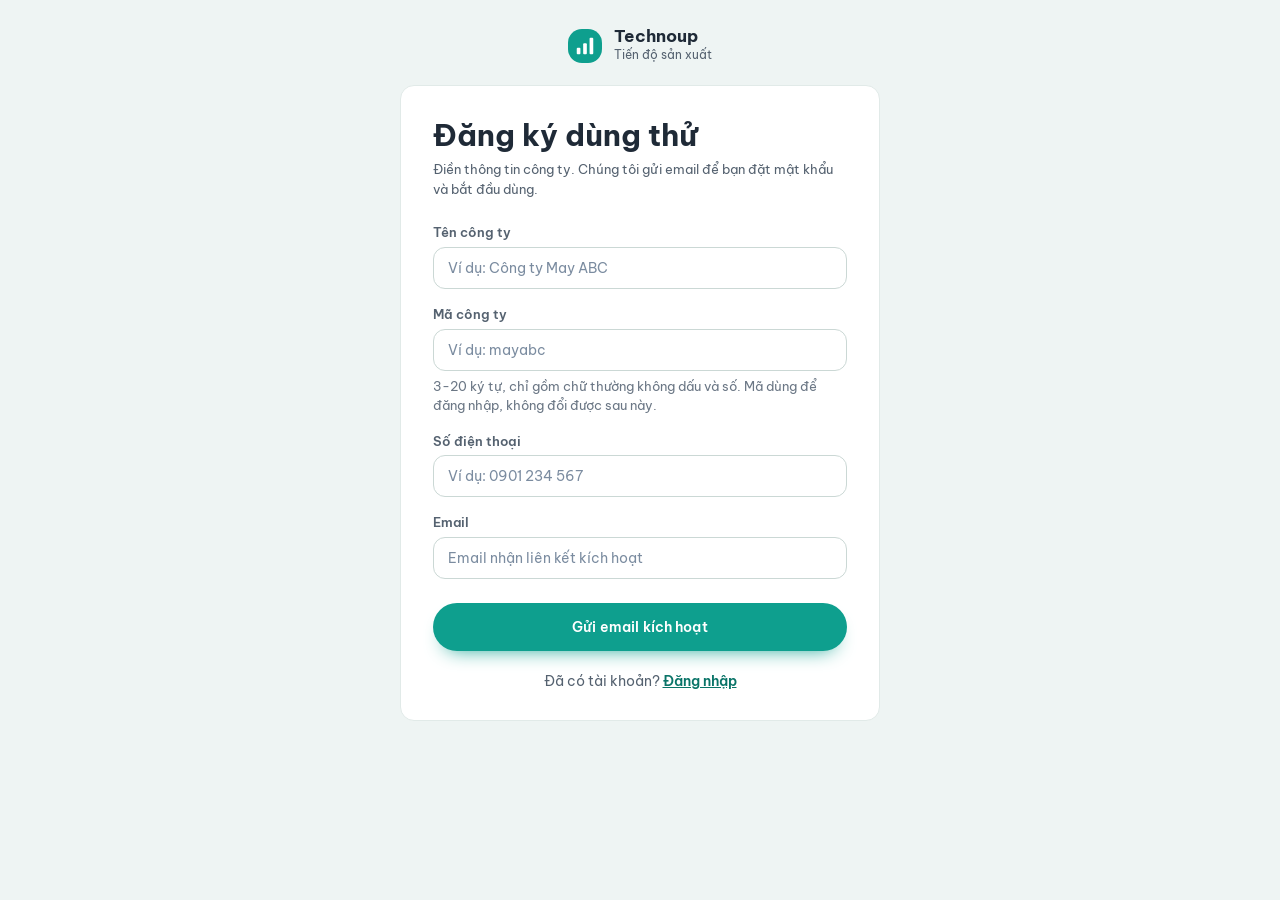
==== dang-ky.html @ 21eac3a5 "Them dang ky tu dong: trang dang ky, trang kich hoat, link tren man dang nhap" ====
<!DOCTYPE html>
<html lang="vi">
<head>
<meta charset="UTF-8">
<meta name="viewport" content="width=device-width, initial-scale=1">
<meta name="robots" content="noindex">
<title>Đăng ký dùng thử</title>
<link rel="preconnect" href="https://fonts.googleapis.com">
<link rel="preconnect" href="https://fonts.gstatic.com" crossorigin>
<link href="https://fonts.googleapis.com/css2?family=Be+Vietnam+Pro:wght@400;500;600;700&display=swap&subset=vietnamese" rel="stylesheet">
<link rel="stylesheet" href="css/style.css">
<link rel="stylesheet" href="css/signup.css">
</head>
<body>
<div class="su-page">
  <div class="brand"><div class="brand-mark"><svg viewBox="0 0 24 24" fill="#fff"><rect x="3" y="14" width="4" height="7" rx="1"/><rect x="10" y="9" width="4" height="12" rx="1"/><rect x="17" y="3" width="4" height="18" rx="1"/></svg></div><div class="brand-text"><strong>Technoup</strong><span>Tiến độ sản xuất</span></div></div>
  <form class="su-card" id="su-form" novalidate>
    <h1>Đăng ký dùng thử</h1>
    <p class="su-sub">Điền thông tin công ty. Chúng tôi gửi email để bạn đặt mật khẩu và bắt đầu dùng.</p>
    <div id="error-box" class="error-msg" role="alert"></div>
    <div class="form-group"><label for="su-name">Tên công ty</label><input id="su-name" type="text" maxlength="150" autocomplete="organization" placeholder="Ví dụ: Công ty May ABC"></div>
    <div class="form-group"><label for="su-code">Mã công ty</label><input id="su-code" type="text" maxlength="20" autocapitalize="none" spellcheck="false" placeholder="Ví dụ: mayabc">
      <p class="hint">3-20 ký tự, chỉ gồm chữ thường không dấu và số. Mã dùng để đăng nhập, không đổi được sau này.</p></div>
    <div class="form-group"><label for="su-phone">Số điện thoại</label><input id="su-phone" type="tel" maxlength="20" autocomplete="tel" placeholder="Ví dụ: 0901 234 567"></div>
    <div class="form-group"><label for="su-email">Email</label><input id="su-email" type="email" maxlength="190" autocomplete="email" autocapitalize="none" placeholder="Email nhận liên kết kích hoạt"></div>
    <div class="su-hp" aria-hidden="true"><label>Website<input id="su-website" type="text" tabindex="-1" autocomplete="off"></label></div>
    <button id="su-btn" class="btn-primary" type="submit">Gửi email kích hoạt</button>
    <p class="su-foot">Đã có tài khoản? <a href="index.html">Đăng nhập</a></p>
  </form>
  <div class="su-card" id="su-sent" hidden>
    <h1>Kiểm tra email của bạn</h1>
    <p class="su-sub">Chúng tôi vừa gửi liên kết kích hoạt đến <b id="su-sent-to"></b>. Liên kết dùng được trong 24 giờ.</p>
    <p class="su-done">Không thấy email? Hãy kiểm tra cả thư mục thư rác (spam).</p>
    <p class="su-foot"><a href="dang-ky.html">Nhập lại thông tin</a></p>
  </div>
</div>
<script src="js/config.js"></script>
<script src="js/ui.js"></script>
<script src="js/api.js"></script>
<script src="js/signup-page.js"></script>
</body>
</html>
---- css/style.css ----
/* =====================================================================
   TECHNOUP · QUẢN LÝ TIẾN ĐỘ SẢN XUẤT
   style.css — giao diện mới (bản xem thử)

   Ý tưởng: lệnh sản xuất là một tấm phiếu, tiến độ là thước đo có vạch chia.
   Tông sáng, chữ kiểu bảng hiệu công nghiệp (Barlow), một màu nhấn xanh.

   Muốn chỉnh nhanh: sửa các biến ở mục 1 (màu, cỡ bo góc, phông chữ).
   Mục lục:
     1. Biến thiết kế        5. Thanh bên (danh sách phiếu)
     2. Nền & chữ cơ bản     6. Khung soạn thảo (đầu trang, form, bảng)
     3. Thành phần dùng chung 7. Thông báo
     4. Màn hình đăng nhập   8. Màn hình nhỏ & giảm chuyển động
   ===================================================================== */

/* 1. BIẾN THIẾT KẾ ---------------------------------------------------- */
:root {
  /* Chữ & nền */
  --ink:        #14263B;   /* chữ chính, thanh tiến độ, nút đậm */
  --ink-2:      #4A5C72;   /* chữ phụ, nhãn */
  --ink-3:      #5E7086;   /* chữ mờ, chú thích, vạch chia */
  --mist:       #EAEFF4;   /* nền trang */
  --side:       #F7F9FB;   /* nền thanh bên */
  --paper:      #FFFFFF;   /* mặt giấy: ô nhập, bảng, phiếu */
  --line:       #D9E1E9;   /* đường kẻ mảnh */
  --line-strong:#C3CEDA;   /* viền ô nhập */

  /* Màu nhấn (nút chính, vòng focus, trạng thái đang làm) */
  --accent:      #1668E3;
  --accent-ink:  #0F4FB8;
  --accent-soft: #E3EEFF;

  /* Màu trạng thái */
  --ok:    #1E9E5A;  --ok-soft:   #DDF3E7;  --ok-ink:   #0B6B3A;
  --warn:  #D98A00;  --warn-soft: #FFF0CC;  --warn-ink: #8A5300;  /* dành cho "nguy cơ chậm" */
  --bad:   #D92D20;  --bad-soft:  #FCE4E1;  --bad-ink:  #A3231A;
  --idle:  #8A9AAD;  --idle-soft: #E6EBF1;  --idle-ink: #47586C;

  /* Hình khối */
  --r-input: 8px;
  --r-ticket: 10px;
  --r-sheet: 14px;

  /* Phông chữ */
  --font:    'Barlow', system-ui, -apple-system, 'Segoe UI', Roboto, sans-serif;
  --display: 'Barlow Condensed', 'Barlow', system-ui, sans-serif;

  /* Nền kẻ ô mờ (giấy kế hoạch) */
  --grid: linear-gradient(rgba(20,38,59,.035) 1px, transparent 1px),
          linear-gradient(90deg, rgba(20,38,59,.035) 1px, transparent 1px);
}

/* 2. NỀN & CHỮ CƠ BẢN --------------------------------------------------- */
*, *::before, *::after { box-sizing: border-box; }
html { -webkit-text-size-adjust: 100%; }
body {
  margin: 0;
  background: var(--mist);
  color: var(--ink);
  font: 400 15px/1.5 var(--font);
  -webkit-font-smoothing: antialiased;
  text-rendering: optimizeLegibility;
}
h1, h2, h3, p, dl, dd { margin: 0; }
button, input, select, textarea { font: inherit; color: inherit; }
button { cursor: pointer; }
[hidden] { display: none !important; }
.sr-only {
  position: absolute; width: 1px; height: 1px; margin: -1px; padding: 0;
  overflow: hidden; clip: rect(0 0 0 0); white-space: nowrap; border: 0;
}
.i {
  width: 18px; height: 18px; flex: none;
  fill: none; stroke: currentColor; stroke-width: 1.9;
  stroke-linecap: round; stroke-linejoin: round;
}
:focus-visible { outline: 3px solid rgba(22,104,227,.45); outline-offset: 2px; }

/* Khung ứng dụng (JS bật display:flex sau khi đăng nhập) */
.app-container { display: none; height: 100vh; height: 100dvh; overflow: hidden; }

/* 3. THÀNH PHẦN DÙNG CHUNG --------------------------------------------- */

/* Nút */
.btn-primary, .btn-secondary, .btn-add, .btn-add-main {
  display: inline-flex; align-items: center; justify-content: center; gap: 8px;
  border: 1px solid transparent; border-radius: var(--r-input);
  font-weight: 600; letter-spacing: .01em; white-space: nowrap;
  transition: background-color .15s, border-color .15s, box-shadow .15s, transform .1s;
}
.btn-primary:active, .btn-secondary:active, .btn-add:active, .btn-add-main:active { transform: translateY(1px); }
.btn-primary { height: 46px; padding: 0 22px; font-size: 16px; color: #fff; background: var(--accent);
  box-shadow: 0 1px 0 rgba(255,255,255,.18) inset, 0 8px 18px -10px rgba(22,104,227,.9); }
.btn-primary:hover { background: var(--accent-ink); }
.btn-primary[disabled] { opacity: .75; cursor: progress; }
.btn-secondary { height: 46px; padding: 0 20px; font-size: 16px; color: var(--ink-2); background: var(--paper); border-color: var(--line-strong); }
.btn-secondary:hover { color: var(--ink); border-color: var(--ink-3); }
.btn-add { height: 40px; padding: 0 16px; font-size: 15px; color: var(--accent-ink); background: var(--accent-soft); border-color: rgba(22,104,227,.25); }
.btn-add:hover { background: #D5E5FF; border-color: rgba(22,104,227,.5); }
.btn-add-main { height: 36px; padding: 0 14px; font-size: 14px; color: #fff; background: var(--accent); }
.btn-add-main:hover { background: var(--accent-ink); }
.btn-primary .i, .btn-secondary .i, .btn-add .i, .btn-add-main .i { width: 17px; height: 17px; stroke-width: 2.2; }

/* Nhãn trạng thái */
.chip {
  display: inline-flex; align-items: center; height: 24px; padding: 0 9px;
  border-radius: 6px; font-size: 13px; font-weight: 600; white-space: nowrap;
  background: var(--idle-soft); color: var(--idle-ink);
}
.chip[data-state="info"] { background: var(--accent-soft); color: var(--accent-ink); }
.chip[data-state="ok"]   { background: var(--ok-soft);     color: var(--ok-ink); }
.chip[data-state="warn"] { background: var(--warn-soft);   color: var(--warn-ink); }
.chip[data-state="bad"]  { background: var(--bad-soft);    color: var(--bad-ink); }

/* Ô nhập */
.field label, .form-group label, .date-item label {
  display: block; margin-bottom: 6px; font-size: 14px; font-weight: 600; color: var(--ink-2);
}
.field input, .field select, .field textarea,
.filter-box input, .filter-box select, .form-group input {
  width: 100%; height: 44px; padding: 0 14px;
  border: 1px solid var(--line-strong); border-radius: var(--r-input);
  background-color: var(--paper); font-size: 16px; line-height: 1.2;
  appearance: none; -webkit-appearance: none;
  transition: border-color .15s, box-shadow .15s, background-color .15s;
}
.field input::placeholder, .filter-box input::placeholder, .form-group input::placeholder,
.detail-table input::placeholder { color: #7B8CA0; }
.field input:hover, .field select:hover, .filter-box input:hover, .filter-box select:hover,
.form-group input:hover { border-color: var(--ink-3); }
.field input:focus, .field select:focus, .filter-box input:focus, .filter-box select:focus,
.form-group input:focus {
  outline: none; border-color: var(--accent); box-shadow: 0 0 0 3px rgba(22,104,227,.18);
}
select, .detail-table select {
  background-image: url("data:image/svg+xml,%3Csvg xmlns='http://www.w3.org/2000/svg' viewBox='0 0 24 24' fill='none' stroke='%234A5C72' stroke-width='2.4' stroke-linecap='round' stroke-linejoin='round'%3E%3Cpath d='m6 9 6 6 6-6'/%3E%3C/svg%3E");
  background-repeat: no-repeat; background-position: right 12px center; background-size: 16px;
  padding-right: 38px !important;
}

/* Ô chỉ xem */
.input-wrap { position: relative; }
.input-wrap .i { position: absolute; right: 13px; top: 50%; transform: translateY(-50%); color: var(--ink-3); pointer-events: none; }
.readonly-field, .field input[readonly] {
  background-color: #E4EAF0; color: var(--ink-2); border-color: transparent; cursor: not-allowed;
  padding-right: 40px;
}
.field input[readonly]:hover { border-color: transparent; }

/* Thước đo tiến độ nhỏ (dùng ở phiếu và bảng) */
.mini-ruler { position: relative; display: block; height: 6px; border-radius: 3px; background: #D5DEE8; overflow: hidden; }
.mini-ruler i { display: block; height: 100%; width: 0; background: var(--ink); transition: width .5s cubic-bezier(.2,.7,.2,1); }
.mini-ruler::after {  /* khe ở 25% / 50% / 75% */
  content: ''; position: absolute; inset: 0;
  background: repeating-linear-gradient(90deg, transparent 0 calc(25% - 1.5px), var(--paper) calc(25% - 1.5px) 25%);
}
.mini-ruler[data-state="ok"] i  { background: var(--ok); }
.mini-ruler[data-state="bad"] i { background: var(--idle); }

/* 4. MÀN HÌNH ĐĂNG NHẬP ------------------------------------------------- */
#login-screen { position: fixed; inset: 0; z-index: 9999; display: none; background: var(--paper); }
.login-wrap { display: grid; grid-template-columns: minmax(0, 1.2fr) minmax(400px, .8fr); width: 100%; height: 100%; }
.login-hero {
  position: relative; overflow: hidden; display: flex; flex-direction: column; justify-content: space-between;
  padding: 44px 64px 56px; background-color: var(--mist);
  background-image: var(--grid); background-size: 32px 32px;
}
.login-hero h2 { max-width: 9em; font: 700 72px/1 var(--display); letter-spacing: .005em; }
.login-hero .hero-copy { max-width: 30em; margin-top: 20px; font-size: 19px; color: var(--ink-2); }
.hero-tickets { position: relative; width: min(100%, 470px); height: 300px; }
.hero-ticket {
  position: absolute; width: 390px; padding: 18px 20px 16px 24px; overflow: hidden;
  background: var(--paper); border: 1px solid var(--line); border-radius: 12px;
  box-shadow: 0 24px 44px -26px rgba(20,38,59,.5), 0 2px 6px rgba(20,38,59,.06);
}
.hero-ticket::before { content: ''; position: absolute; left: 0; top: 0; bottom: 0; width: 7px; background: var(--accent); }
.hero-ticket.back  { left: 52px; top: 0; transform: rotate(3deg); }
.hero-ticket.back::before { background: var(--ok); }
.hero-ticket.front { left: 0; top: 54px; transform: rotate(-2deg); }
.hero-ticket .t-line { display: flex; justify-content: space-between; align-items: center; gap: 12px; }
.hero-ticket .code { font: 700 20px/1.1 var(--display); letter-spacing: .02em; }
.hero-ticket .t-name { margin: 6px 0 14px; font-weight: 600; }
.hero-ticket .stage-row { display: grid; grid-template-columns: 76px 1fr 44px; align-items: center; gap: 12px; margin-top: 9px; font-size: 14px; color: var(--ink-2); }
.hero-ticket .stage-row b { font: 600 17px/1 var(--display); text-align: right; color: var(--ink); }

.login-card { display: flex; flex-direction: column; justify-content: center; width: 100%; max-width: 520px; margin: 0 auto; padding: 48px 56px; }
.login-card h2 { font: 700 44px/1.05 var(--display); }
.login-card .login-sub { margin: 8px 0 28px; font-size: 16px; color: var(--ink-2); }
.form-group { margin-bottom: 16px; }
.form-group input { height: 48px; }
#login-btn { width: 100%; height: 48px; margin-top: 8px; }
.error-msg {
  display: none; margin-bottom: 16px; padding: 11px 14px; border-radius: var(--r-input);
  background: var(--bad-soft); color: var(--bad-ink); font-size: 15px; font-weight: 500;
  border-left: 4px solid var(--bad);
}

/* 5. THANH BÊN: DANH SÁCH PHIẾU ---------------------------------------- */
.sidebar { width: 368px; flex: none; display: flex; flex-direction: column; background: var(--side); border-right: 1px solid var(--line); }
.brand { display: flex; align-items: center; gap: 12px; padding: 20px 22px 16px; }
.brand-mark { width: 40px; height: 40px; flex: none; display: grid; place-items: center; border-radius: 10px; background: var(--ink); }
.brand-mark svg { width: 22px; height: 22px; }
.brand-text strong { display: block; font: 700 25px/1 var(--display); letter-spacing: .01em; }
.brand-text span { font-size: 14px; color: var(--ink-2); }

.filter-box { display: grid; gap: 10px; padding: 0 18px 16px; border-bottom: 1px solid var(--line); }
.search { position: relative; display: block; }
.search .i { position: absolute; left: 13px; top: 50%; transform: translateY(-50%); color: var(--ink-3); pointer-events: none; }
.search input { padding-left: 40px; }
.filter-grid, .date-range-group { display: grid; grid-template-columns: 1fr 1fr; gap: 10px; }
.filter-box select { font-size: 15px; }
.date-item label { margin-bottom: 4px; font-size: 13px; }
.filter-box input[type="date"] { padding: 0 10px; font-size: 15px; }

.lsx-list-container { flex: 1; min-height: 0; display: flex; flex-direction: column; }
.list-header-flex { display: flex; align-items: center; gap: 10px; padding: 16px 18px 10px; }
.list-label { font: 600 22px/1 var(--display); letter-spacing: .01em; }
.count-pill { min-width: 26px; height: 22px; padding: 0 8px; border-radius: 11px; background: var(--idle-soft); color: var(--idle-ink); font-size: 13px; font-weight: 700; display: inline-grid; place-items: center; }
.btn-add-main { margin-left: auto; }
.lsx-list { flex: 1; min-height: 0; display: grid; align-content: start; gap: 10px; padding: 4px 18px 18px; overflow-y: auto; scrollbar-width: thin; scrollbar-color: #C3CEDA transparent; }
.list-empty { padding: 28px 8px; text-align: center; color: var(--ink-2); }

/* Phiếu lệnh sản xuất */
.lsx-item {
  position: relative; padding: 13px 14px 12px 22px;
  background: var(--paper); border: 1px solid var(--line); border-radius: var(--r-ticket);
  cursor: pointer; transition: border-color .15s, box-shadow .15s;
}
.lsx-item::before { content: ''; position: absolute; left: -1px; top: -1px; bottom: -1px; width: 7px; border-radius: var(--r-ticket) 0 0 var(--r-ticket); background: var(--idle); }
.lsx-item[data-state="info"]::before { background: var(--accent); }
.lsx-item[data-state="ok"]::before   { background: var(--ok); }
.lsx-item[data-state="bad"]::before  { background: var(--bad); }
.lsx-item:hover { border-color: var(--line-strong); box-shadow: 0 8px 18px -12px rgba(20,38,59,.45); }
.lsx-item.active { border-color: var(--ink); box-shadow: 0 0 0 1px var(--ink); }
.lsx-item-top { display: flex; align-items: center; justify-content: space-between; gap: 8px; }
.code { font: 700 19px/1.1 var(--display); letter-spacing: .02em; }
.lsx-item-name { margin: 6px 0 8px; font-size: 16px; font-weight: 600; line-height: 1.3; }
.lsx-item-meta { display: flex; align-items: center; gap: 14px; font-size: 14px; color: var(--ink-2); }
.lsx-item-meta span { display: inline-flex; align-items: center; gap: 6px; min-width: 0; }
.lsx-item-meta .i { width: 15px; height: 15px; color: var(--ink-3); }
.customer-tag { overflow: hidden; text-overflow: ellipsis; white-space: nowrap; }
.lsx-item-progress { display: flex; align-items: center; gap: 12px; margin-top: 11px; padding-top: 11px; border-top: 1px dashed var(--line-strong); }
.lsx-item-progress .mini-ruler { flex: 1; }
.lsx-item-progress b { min-width: 40px; text-align: right; font: 700 18px/1 var(--display); }

.sidebar-footer { display: flex; align-items: center; gap: 12px; padding: 12px 18px; border-top: 1px solid var(--line); background: var(--paper); }
.avatar { width: 36px; height: 36px; flex: none; display: grid; place-items: center; border-radius: 50%; background: var(--accent-soft); color: var(--accent-ink); font: 700 17px/1 var(--display); }
.user-info { min-width: 0; line-height: 1.25; }
.user-info b { display: block; font-weight: 600; overflow: hidden; text-overflow: ellipsis; white-space: nowrap; }
.user-info small { font-size: 13px; color: var(--ink-2); }
.logout { margin-left: auto; display: inline-flex; align-items: center; gap: 6px; height: 36px; padding: 0 10px; border: 0; border-radius: var(--r-input); background: transparent; color: var(--ink-2); font-size: 14px; font-weight: 600; }
.logout:hover { background: var(--bad-soft); color: var(--bad-ink); }

/* 6. KHUNG SOẠN THẢO ---------------------------------------------------- */
.main-editor { flex: 1; min-width: 0; overflow-y: auto; padding: 34px 44px 64px; background-image: var(--grid); background-size: 28px 28px; background-position: -1px -1px; }
.editor-inner { max-width: 1120px; margin: 0 auto; }

/* Đầu trang: mã phiếu lớn + thước tiến độ */
.editor-header { display: flex; justify-content: space-between; align-items: flex-start; gap: 24px; }
.editor-header h1 { font: 700 56px/1.02 var(--display); letter-spacing: .005em; }
#display-sub-info { display: flex; flex-wrap: wrap; align-items: center; gap: 8px 20px; margin-top: 12px; font-size: 16px; color: var(--ink-2); }
#display-sub-info .meta-product { font-weight: 600; color: var(--ink); }
#display-sub-info .meta-item { display: inline-flex; align-items: center; gap: 7px; }
#display-sub-info .i { width: 17px; height: 17px; color: var(--ink-3); }
.header-actions { display: flex; gap: 10px; padding-top: 6px; }

.progress-panel { display: grid; grid-template-columns: minmax(280px, 1fr) auto; align-items: end; gap: 28px 56px; margin: 30px 0 38px; }

/* Thước đo lớn */
.ruler { --p: 0%; position: relative; padding-top: 40px; }
.ruler-pin {
  position: absolute; top: 0; left: clamp(24px, var(--p), calc(100% - 24px)); transform: translateX(-50%);
  min-width: 48px; height: 30px; padding: 0 10px; display: grid; place-items: center;
  border-radius: 6px; background: var(--ink); color: #fff; font: 700 19px/1 var(--display); letter-spacing: .01em;
  transition: left .6s cubic-bezier(.2,.7,.2,1);
}
.ruler-pin::after { content: ''; position: absolute; left: 50%; bottom: -5px; width: 10px; height: 10px; background: var(--ink); transform: translateX(-50%) rotate(45deg); border-radius: 1px; }
.ruler-track { position: relative; height: 16px; border-radius: 3px; background: #D5DEE8; overflow: hidden; }
.ruler-fill { display: block; width: var(--p); height: 100%; background: var(--ink); border-radius: 3px 0 0 3px; transition: width .6s cubic-bezier(.2,.7,.2,1); }
.ruler[data-state="ok"] .ruler-fill { background: var(--ok); }
.ruler[data-state="ok"] .ruler-pin, .ruler[data-state="ok"] .ruler-pin::after { background: var(--ok); }
.ruler-scale {
  height: 12px; margin-top: 3px; border-right: 1.5px solid #7F90A4;
  background:
    linear-gradient(90deg, #7F90A4 1.5px, transparent 1.5px) 0 0 / 10% 12px repeat-x,
    linear-gradient(90deg, #A8B5C4 1px, transparent 1px) 0 0 / 5% 7px repeat-x;
}
.ruler-labels { position: relative; height: 18px; margin-top: 3px; font: 600 14px/1 var(--display); color: var(--ink-3); }
.ruler-labels span { position: absolute; top: 0; transform: translateX(-50%); }
.ruler-labels span:nth-child(1) { left: 0; transform: none; }
.ruler-labels span:nth-child(2) { left: 25%; }
.ruler-labels span:nth-child(3) { left: 50%; }
.ruler-labels span:nth-child(4) { left: 75%; }
.ruler-labels span:nth-child(5) { right: 0; transform: none; }

.stats { display: flex; gap: 0; }
.stats > div { display: flex; flex-direction: column-reverse; padding: 0 28px; border-left: 1px solid var(--line-strong); }
.stats > div:first-child { padding-left: 0; border-left: 0; }
.stats > div:last-child { padding-right: 0; }
.stats dd { font: 600 42px/1 var(--display); letter-spacing: .005em; font-variant-numeric: tabular-nums; }
.stats dt { margin-top: 6px; font-size: 14px; color: var(--ink-2); white-space: nowrap; }

/* Thông tin lệnh (không khung, nằm trên nền trang) */
.master-card { margin-bottom: 36px; }
.section-title { font: 600 25px/1.1 var(--display); letter-spacing: .01em; }
.master-card .section-title { margin-bottom: 16px; }
.form-grid { display: grid; grid-template-columns: repeat(12, 1fr); gap: 18px 20px; }
.span-3 { grid-column: span 3; } .span-4 { grid-column: span 4; }
.span-6 { grid-column: span 6; } .span-8 { grid-column: span 8; } .span-12 { grid-column: span 12; }

/* Bảng thống kê: mặt giấy duy nhất được nâng lên */
.detail-card {
  padding: 24px 26px 14px; background: var(--paper); border: 1px solid var(--line); border-radius: var(--r-sheet);
  box-shadow: 0 26px 48px -32px rgba(20,38,59,.55), 0 2px 8px rgba(20,38,59,.05);
}
.card-header-flex { display: flex; align-items: center; justify-content: space-between; gap: 16px; margin-bottom: 14px; }
.table-container { margin: 0 -8px; overflow-x: auto; }
.detail-table { width: 100%; min-width: 940px; border-collapse: collapse; }
.detail-table th { padding: 10px 8px; text-align: left; font-size: 14px; font-weight: 600; color: var(--ink-2); border-bottom: 2px solid var(--ink); white-space: nowrap; }
.detail-table th.num { text-align: right; padding-right: 18px; }
.detail-table td { padding: 5px 8px; border-bottom: 1px solid var(--line); vertical-align: middle; }
.detail-table tbody tr:last-child td { border-bottom: 0; }
.detail-table tbody tr:hover { background: #F7F9FB; }
.detail-table td input, .detail-table td select {
  width: 100%; height: 44px; padding: 0 10px; border: 1px solid transparent; border-radius: var(--r-input);
  background-color: transparent; font-size: 16px; transition: background-color .15s, border-color .15s, box-shadow .15s;
  appearance: none; -webkit-appearance: none;
}
.detail-table td input:hover:not(:focus) { background-color: #EDF2F7; }
.detail-table td input:focus, .detail-table td select:focus {
  outline: none; background-color: var(--paper); border-color: var(--accent); box-shadow: 0 0 0 3px rgba(22,104,227,.18);
}
.detail-table td input[type="number"] { text-align: right; padding-right: 18px; font: 600 20px/1 var(--display); letter-spacing: .01em; font-variant-numeric: tabular-nums; -moz-appearance: textfield; appearance: textfield; }
.detail-table td input[type="number"]::-webkit-inner-spin-button,
.detail-table td input[type="number"]::-webkit-outer-spin-button { -webkit-appearance: none; margin: 0; }
.detail-table td input[type="date"] { font-size: 15px; }
.detail-table td select.col-status { font-size: 15px; font-weight: 600; background-color: var(--accent-soft); color: var(--accent-ink); cursor: pointer; }
.detail-table td select.col-status[data-state="ok"]   { background-color: var(--ok-soft); color: var(--ok-ink); }
.detail-table td select.col-status[data-state="idle"] { background-color: var(--idle-soft); color: var(--idle-ink); }
.detail-table th:nth-child(1) { width: 158px; }
.detail-table th:nth-child(4), .detail-table th:nth-child(5) { width: 118px; }
.detail-table th:nth-child(6) { width: 150px; }
.detail-table th:nth-child(7) { width: 176px; }
.detail-table th:nth-child(8) { width: 52px; }
.rate { display: flex; align-items: center; gap: 10px; padding: 0 4px; }
.rate .mini-ruler { width: 64px; flex: none; }
.rate-num { min-width: 46px; text-align: right; font: 700 19px/1 var(--display); font-variant-numeric: tabular-nums; }
.btn-del { width: 38px; height: 38px; display: grid; place-items: center; border: 0; border-radius: var(--r-input); background: transparent; color: var(--ink-3); transition: background-color .15s, color .15s; }
.btn-del:hover { background: var(--bad-soft); color: var(--bad-ink); }
.table-empty { padding: 36px 12px 30px; text-align: center; color: var(--ink-2); font-size: 16px; }

/* 7. THÔNG BÁO ---------------------------------------------------------- */
.toast {
  position: fixed; left: 50%; bottom: 28px; z-index: 10000; display: flex; align-items: center; gap: 10px;
  padding: 12px 18px 12px 14px; border-radius: 10px; background: var(--ink); color: #fff; font-weight: 600;
  box-shadow: 0 18px 36px -14px rgba(20,38,59,.7);
  opacity: 0; pointer-events: none; transform: translate(-50%, 14px); transition: opacity .2s, transform .2s;
}
.toast.show { opacity: 1; transform: translate(-50%, 0); }
.toast .i { color: #6FE0A2; stroke-width: 2.6; }

/* 8. MÀN HÌNH NHỎ & GIẢM CHUYỂN ĐỘNG -------------------------------------- */
@media (max-width: 1180px) {
  .progress-panel { grid-template-columns: 1fr; }
  .stats > div:first-child { padding-left: 0; }
}
@media (max-width: 1000px) {
  .login-wrap { grid-template-columns: 1fr; grid-template-rows: auto 1fr; }
  .login-hero { padding: 28px 28px 24px; }
  .login-hero h2 { font-size: 46px; }
  .login-hero .hero-copy { font-size: 17px; margin-top: 12px; }
  .hero-tickets { display: none; }
  .login-card { padding: 32px 28px 48px; max-width: 480px; }

  .app-container { flex-direction: column; height: auto; min-height: 100dvh; overflow: visible; }
  .sidebar { width: 100%; border-right: 0; border-bottom: 1px solid var(--line); }
  .lsx-list { max-height: 340px; }
  .main-editor { overflow: visible; padding: 26px 20px 120px; }
  .editor-header h1 { font-size: 46px; }
}
@media (max-width: 720px) {
  .editor-header { flex-direction: column; gap: 4px; }
  .header-actions {
    position: fixed; left: 0; right: 0; bottom: 0; z-index: 50; padding: 12px 16px calc(12px + env(safe-area-inset-bottom));
    background: rgba(255,255,255,.96); border-top: 1px solid var(--line);
  }
  .header-actions .btn-primary { flex: 1.5; }
  .header-actions .btn-secondary { flex: 1; }
  .form-grid { grid-template-columns: 1fr; }
  .span-3, .span-4, .span-6, .span-8, .span-9, .span-12 { grid-column: auto; }
  .stats > div { padding: 0 16px; }
  .stats dd { font-size: 34px; }
  .detail-card { padding: 18px 14px 6px; }
  .table-container { margin: 0; overflow: visible; }

  /* Bảng đổi thành từng thẻ */
  .detail-table { min-width: 0; }
  .detail-table, .detail-table tbody { display: block; }
  .detail-table thead { display: none; }
  .detail-table tbody tr { position: relative; display: grid; grid-template-columns: 1fr 1fr; gap: 10px 12px; padding: 14px; margin-bottom: 12px; background: var(--paper); border: 1px solid var(--line-strong); border-radius: 12px; }
  .detail-table tbody tr:hover { background: var(--paper); }
  .detail-table td, .detail-table tbody tr:last-child td { display: block; padding: 0; border: 0; }
  .detail-table td::before { content: attr(data-label); display: block; margin-bottom: 4px; font-size: 13px; font-weight: 600; color: var(--ink-2); }
  .detail-table td:nth-child(1) { grid-column: 1 / -1; padding-right: 44px; }
  .detail-table td.act { position: absolute; top: 8px; right: 8px; }
  .detail-table td.act::before { display: none; }
  .detail-table td input, .detail-table td select { border-color: var(--line-strong); background-color: var(--paper); }
  .detail-table td select.col-status { border-color: transparent; }
  .detail-table td input[type="number"] { text-align: left; padding-right: 10px; }
  .rate { padding: 0; height: 44px; }
  .login-card h2 { font-size: 38px; }
}
@media (prefers-reduced-motion: reduce) {
  *, *::before, *::after { transition: none !important; animation: none !important; }
}

/* Bổ sung: độ rộng cột Công đoạn / Mã */
.detail-table th:nth-child(2) { min-width: 150px; }
.detail-table th:nth-child(3) { width: 96px; }


/* ===== PHƯƠNG ÁN B: mềm, bo tròn, xanh ngọc, sidebar dạng thẻ nổi ===== */
:root{
  --ink:#1F2A37; --ink-2:#556270; --ink-3:#6B7785;
  --mist:#EEF4F3; --side:#FFFFFF; --line:#E1EAE8; --line-strong:#CBD8D5;
  --accent:#0E9F8E; --accent-ink:#0A7468; --accent-soft:#DDF4F0;
  --r-input:12px; --r-ticket:16px; --r-sheet:22px;
  --font:'Be Vietnam Pro',system-ui,sans-serif; --display:'Be Vietnam Pro',system-ui,sans-serif;
  --grid:none;
}
body{font-size:14.5px}
.app-container{padding:16px;gap:16px}
.sidebar{border:1px solid var(--line);border-radius:22px;box-shadow:0 20px 40px -28px rgba(31,42,55,.35);overflow:hidden;width:360px}
.main-editor{background:none;border-radius:22px;padding:18px 28px 64px}
.brand-mark{background:var(--accent);border-radius:14px}
.brand-text strong,.list-label,.section-title,.code,.rate-num,.lsx-item-progress b,.stats dd,.editor-header h1,.login-hero h2,.login-card h2,.hero-ticket .code,.hero-ticket .stage-row b,.ruler-pin,.ruler-labels{font-family:var(--font);letter-spacing:0}
.editor-header h1{font-size:38px;font-weight:700}
.login-hero h2{font-size:54px;line-height:1.1}
.login-card h2{font-size:34px}
.stats dd{font-size:30px;font-weight:700}
.stats{background:var(--paper);border:1px solid var(--line);border-radius:18px;padding:16px 8px}
.stats>div{padding:0 22px}
.progress-panel{align-items:center}
.ruler{background:var(--paper);border:1px solid var(--line);border-radius:18px;padding:46px 22px 12px}
.ruler-pin{top:12px;background:var(--accent);border-radius:999px}
.ruler-pin::after{background:var(--accent)}
.ruler-track{height:14px;border-radius:999px}
.ruler-fill{background:linear-gradient(90deg,var(--accent),#34C5B3);border-radius:999px}
.ruler[data-state="ok"] .ruler-fill{background:var(--ok)}
.ruler-scale{display:none}
.ruler-labels{margin-top:8px;font-size:12px}
.mini-ruler{height:8px;border-radius:999px}
.mini-ruler i{background:var(--accent);border-radius:999px}
.mini-ruler::after{display:none}
.mini-ruler[data-state="ok"] i{background:var(--ok)}
.lsx-item{border-radius:16px;padding:14px 16px}
.lsx-item::before{display:none}
.lsx-item.active{border-color:var(--accent);box-shadow:0 0 0 2px var(--accent-soft),0 0 0 1px var(--accent);background:#FAFFFE}
.chip{border-radius:999px;padding:0 11px}
.btn-primary,.btn-secondary{border-radius:999px}
.btn-add,.btn-add-main{border-radius:999px}
.btn-primary{box-shadow:0 10px 20px -12px var(--accent)}
.detail-card{border-radius:22px}
.detail-table th{border-bottom:1px solid var(--line-strong);font-weight:600}
.detail-table td input[type="number"]{font-family:var(--font);font-size:16px}
.detail-table td select.col-status{border-radius:999px}
.login-hero{background-image:none;background:linear-gradient(160deg,#E4F5F2,#EEF4F3 60%)}
.avatar{background:var(--accent-soft)}
@media(max-width:1000px){.app-container{padding:0;gap:0}.sidebar{border-radius:0;width:100%}}


.progress-panel>*{min-width:0}
.stats{flex-wrap:wrap;row-gap:14px}
.detail-table th:nth-child(7){width:180px}
@media(max-width:720px){.stats{width:100%}.stats>div{padding:0 12px}.ruler-labels{font-size:12px}}

/* ===== B2: gọn hơn, thoáng hơn, vừa 1 màn hình ===== */
body{font-size:13px}
.i{width:16px;height:16px}
.field label,.date-item label,.form-group label{font-size:12.5px;margin-bottom:5px}
.field input,.field select,.filter-box input,.filter-box select{height:36px;font-size:13.5px;padding:0 12px}
.form-group input{height:42px;font-size:14px}
#login-btn{height:42px}
.btn-primary,.btn-secondary{height:38px;font-size:13.5px;padding:0 18px}
.btn-add{height:34px;font-size:13px;padding:0 14px}
.btn-add-main{height:32px;font-size:12.5px;padding:0 13px}
.chip{height:21px;font-size:12px}
.brand{padding:16px 18px 12px}.brand-mark{width:34px;height:34px}.brand-text strong{font-size:17px}.brand-text span{font-size:12px}
.sidebar{width:330px}
.filter-box{gap:12px;padding:0 16px 14px}
.list-header-flex{padding:14px 16px 8px}.list-label{font-size:16px}
.lsx-list{gap:12px;padding:4px 16px 16px}
.lsx-item{padding:12px 14px}.code{font-size:14.5px}.lsx-item-name{font-size:13.5px;margin:5px 0 7px}
.lsx-item-meta{font-size:12px;gap:12px}.lsx-item-meta .i{width:13px;height:13px}
.lsx-item-progress{margin-top:9px;padding-top:9px}.lsx-item-progress b{font-size:14px}
.sidebar-footer{padding:10px 16px}.avatar{width:30px;height:30px;font-size:14px}.user-info small{font-size:11.5px}.logout{font-size:12.5px}
.editor-header h1{font-size:28px}
#display-sub-info{font-size:13px;gap:8px 18px;margin-top:8px}
.stats dd{font-size:24px}.stats dt{font-size:12px}
.ruler-pin{height:24px;min-width:42px;font-size:13px;top:10px}
.ruler{padding:40px 20px 10px}.ruler-labels{font-size:11px}
.section-title{font-size:16px}
.form-grid{gap:16px 18px}
.detail-card{padding:18px 20px 8px}
.detail-table th{font-size:12px;padding:8px}
.detail-table td{padding:4px 8px}
.detail-table td input,.detail-table td select{height:36px;font-size:13.5px}
.detail-table td input[type="number"]{font-size:14px}
.detail-table td input[type="date"]{font-size:13px}
.detail-table td select.col-status{font-size:12.5px}
.rate-num{font-size:13.5px;min-width:40px}.rate .mini-ruler{width:52px}
.btn-del{width:32px;height:32px}
.login-hero h2{font-size:44px}.login-card h2{font-size:28px}.hero-copy{font-size:15px!important}
.toast{font-size:13px}
@media(min-width:1001px){
  html,body{height:100%;overflow:hidden}
  .app-container{height:100vh;height:100dvh}
  .main-editor{display:flex;flex-direction:column;overflow:hidden;padding:12px 24px 8px}
  .editor-inner{flex:1;min-height:0;width:100%;max-width:none;display:flex;flex-direction:column}
  .progress-panel{margin:18px 0 20px;gap:20px 28px}
  .master-card{margin-bottom:20px}.master-card .section-title{margin-bottom:12px}
  .detail-card{flex:1;min-height:0;display:flex;flex-direction:column;margin-bottom:8px}
  .table-container{flex:1;min-height:0;overflow:auto;scrollbar-width:thin}
  .detail-table thead th{position:sticky;top:0;background:var(--paper);z-index:1}
}
@media(max-width:720px){.btn-primary,.btn-secondary{height:42px}}

.filter-grid>*,.date-range-group>*{min-width:0}
.filter-box input[type="date"]{padding:0 8px;font-size:12.5px}
.filter-box select{font-size:13px;padding-right:30px!important}
.search input{padding-left:38px!important}
.detail-table{min-width:800px}
.detail-table th:nth-child(1){width:140px}.detail-table th:nth-child(6){width:140px}.detail-table th:nth-child(7){width:140px}

.detail-table{min-width:860px}
.detail-table th:nth-child(1){width:130px}.detail-table th:nth-child(3){width:90px}
.detail-table th:nth-child(4),.detail-table th:nth-child(5){width:96px}
.detail-table th:nth-child(6){width:130px}.detail-table th:nth-child(7){width:150px}.detail-table th:nth-child(8){width:44px}

/* ===== B3: màu trạng thái tách bạch + vùng tiến độ nổi bật ===== */
.chip[data-state="info"]{background:#DCEBFF;color:#1D4ED8}   /* Đang làm  = xanh dương */
.chip[data-state="ok"]  {background:#D5F5E3;color:#0B6B3A}   /* Hoàn thành = xanh lá   */
.chip[data-state="idle"]{background:#FFE7B8;color:#8A4B00}   /* Tạm dừng  = cam vàng   */
.mini-ruler i{background:#2F6FEB}
.mini-ruler[data-state="info"] i{background:#2F6FEB}
.mini-ruler[data-state="ok"] i{background:#1FA463}
.mini-ruler[data-state="idle"] i{background:#F0A020}
.lsx-item[data-state="info"].active{border-color:#2F6FEB;box-shadow:0 0 0 3px #DCEBFF;background:#FAFCFF}
.lsx-item[data-state="ok"].active{border-color:#1FA463;box-shadow:0 0 0 3px #D5F5E3;background:#FAFFFC}
.lsx-item[data-state="idle"].active{border-color:#F0A020;box-shadow:0 0 0 3px #FFE7B8;background:#FFFCF5}
.detail-table td select.col-status{background-color:#DCEBFF;color:#1D4ED8}
.detail-table td select.col-status[data-state="ok"]{background-color:#D5F5E3;color:#0B6B3A}
.detail-table td select.col-status[data-state="idle"]{background-color:#FFE7B8;color:#8A4B00}

/* Thước tiến độ: thẻ xanh navy */
.ruler{background:linear-gradient(135deg,#0B2545 0%,#16498C 100%);border:0;box-shadow:0 18px 32px -20px rgba(11,37,69,.8);color:#fff}
.ruler-track{background:rgba(255,255,255,.18)}
.ruler-fill{background:linear-gradient(90deg,#38BDF8,#34D399)}
.ruler-pin{background:#fff;color:#0B2545}
.ruler-pin::after{background:#fff}
.ruler-labels{color:rgba(255,255,255,.72)}
.ruler[data-state="ok"] .ruler-fill{background:linear-gradient(90deg,#34D399,#86EFAC)}
.ruler[data-state="ok"] .ruler-pin,.ruler[data-state="ok"] .ruler-pin::after{background:#fff}

/* 3 số tổng: 3 ô màu riêng */
.stats{background:none;border:0;padding:0;display:grid;grid-template-columns:repeat(3,minmax(104px,1fr));gap:12px}
.stats>div{border:0;padding:12px 16px;border-radius:16px}
.stats>div:first-child{padding-left:16px}.stats>div:last-child{padding-right:16px}
.stats>div:nth-child(1){background:#E3EEFF}.stats>div:nth-child(1) dd{color:#1D4ED8}
.stats>div:nth-child(2){background:#FFEFD0}.stats>div:nth-child(2) dd{color:#9A5200}
.stats>div:nth-child(3){background:#D8F4E6}.stats>div:nth-child(3) dd{color:#0B6B3A}
.stats dt{color:#3F4B5A;font-weight:500}
@media(max-width:720px){.stats{width:100%;gap:8px}.stats>div{padding:10px 10px}}

/* 2 · Tím */
/* 3 · Than + màu đặc */
.ruler{background:#1F2A37;box-shadow:0 18px 32px -20px rgba(0,0,0,.7)}
.ruler-fill{background:linear-gradient(90deg,#F59E0B,#FDE047)}
.ruler-pin{color:#1F2A37}
.stats>div{color:#fff}
.stats>div dd,.stats>div dt{color:#fff}
.stats>div:nth-child(1){background:#2F6FEB}
.stats>div:nth-child(2){background:#E8791B}
.stats>div:nth-child(3){background:#1FA463}
/* 4 · Sáng, viền màu */

/* ===== Bổ sung khi ghép vào bản thật ===== */
.chip[data-state="off"]{background:#E6EBF1;color:#47586C}            /* Hủy */
.mini-ruler[data-state="off"] i{background:#8A9AAD}
.lsx-item[data-state="off"].active{border-color:#8A9AAD;box-shadow:0 0 0 3px #E6EBF1}
.detail-table td select.col-status{background-color:#DCEBFF;color:#1D4ED8}
.toast[data-kind="error"]{background:#A3231A}
.toast[data-kind="error"] .i{color:#FFD2CC}
.input-note{font-size:12px;color:var(--ink-3);margin-top:4px}
.list-note{padding:6px 16px 12px;font-size:12px;color:var(--ink-3)}
button[disabled]{opacity:.65;cursor:progress}
.login-card .login-hint{margin-top:14px;font-size:12.5px;color:var(--ink-3)}

/* bổ sung cho frontend thật */
.span-9 { grid-column: span 9; }
@media (max-width: 1000px) { .span-9 { grid-column: auto; } }
#login-screen[data-show="1"] { display: block; }
.app-container[data-show="1"] { display: flex; }
@media (max-width: 720px) { .detail-table { min-width: 0; } }
.stats > div, .stats > div dd, .stats > div dt { color: #fff; }
.stats > div dd, .stats > div dt { color: #fff !important; }

/* ===== Thêm nhanh + Danh mục ===== */
/* ===== Thêm nhanh: combobox + hộp thoại ===== */
.combo { position: relative; }
.combo > input { padding-right: 40px; }
.combo-plus {
  position: absolute; right: 4px; top: 50%; transform: translateY(-50%);
  width: 28px; height: 28px; display: grid; place-items: center; border: 0; border-radius: 8px;
  background: var(--accent-soft); color: var(--accent-ink); cursor: pointer;
}
.combo-plus:hover { background: var(--accent); color: #fff; }
.combo-plus .i { width: 16px; height: 16px; stroke-width: 2.6; }
.combo-list {
  position: fixed; z-index: 300; max-height: 260px; overflow-y: auto;
  background: #fff; border: 1px solid var(--line-strong); border-radius: 12px; box-shadow: 0 12px 32px rgba(26,40,56,.16); padding: 4px; display: none;
}
.combo.open .combo-list { display: block; }
.combo-opt { display: flex; justify-content: space-between; gap: 10px; align-items: baseline; padding: 8px 10px; border-radius: 8px; font-size: 13.5px; cursor: pointer; }
.combo-opt small { color: var(--ink-2); font-size: 12px; }
.combo-opt:hover, .combo-opt.hl { background: var(--accent-soft); }
.combo-opt.add { margin-top: 4px; border-top: 1px dashed var(--line-strong); border-radius: 0 0 8px 8px; color: var(--accent-ink); font-weight: 600; }
.combo-empty { padding: 10px; font-size: 13px; color: var(--ink-2); }
td .combo-list { min-width: 240px; }
.col-stage-wrap { display: flex; align-items: center; gap: 4px; }

.modal-back { position: fixed; inset: 0; z-index: 200; background: rgba(26,40,56,.45); display: none; align-items: center; justify-content: center; padding: 16px; }
.modal-back.show { display: flex; }
.modal { width: min(440px, 100%); background: #fff; border-radius: 18px; padding: 22px 22px 18px; box-shadow: 0 24px 60px rgba(26,40,56,.35); }
.modal h3 { font: 700 20px/1.2 var(--font, inherit); margin: 0 0 4px; }
.modal .modal-sub { font-size: 13px; color: var(--ink-2); margin: 0 0 16px; }
.modal .field { margin-bottom: 14px; }
.modal-row { display: grid; grid-template-columns: 1fr 1fr; gap: 12px; }
.modal-err { display: none; margin-bottom: 12px; padding: 9px 12px; border-radius: 10px; background: var(--bad-soft); color: var(--bad-ink); font-size: 13px; }
.modal-actions { display: flex; justify-content: flex-end; gap: 10px; margin-top: 6px; }
.modal-actions button { height: 38px; padding: 0 18px; border-radius: 999px; font-weight: 600; font-size: 14px; cursor: pointer; }
.hint { font-size: 12px; color: var(--ink-2); margin-top: 4px; }


html.scroll,html.scroll body{height:auto!important;overflow:visible!important}html.scroll body{background:var(--paper)}
.topbar{display:flex;align-items:center;gap:24px;padding:10px 24px;background:#fff;border-bottom:1px solid var(--line);position:sticky;top:0;z-index:40}
.nav{display:flex;gap:4px;margin-right:auto}
.nav-a{padding:8px 16px;border-radius:999px;font-weight:600;font-size:14px;color:var(--ink-2);text-decoration:none}
.nav-a:hover{background:var(--accent-soft);color:var(--accent-ink)}
.nav-a.on{background:var(--ink);color:#fff}
.top-user{display:flex;align-items:center;gap:10px}
.page{max-width:1240px;margin:0 auto;padding:24px 24px 80px}
.page h1{font-size:28px;margin:0 0 4px}
.page .lead{color:var(--ink-2);font-size:14px;margin:0 0 18px}
@media(max-width:720px){.topbar{flex-wrap:wrap;gap:8px;padding:10px 12px}.nav{order:3;width:100%;overflow-x:auto}.page{padding:16px 12px 80px}}


.tabs{display:flex;gap:6px;margin-bottom:16px;flex-wrap:wrap}
.tab{border:1px solid var(--line-strong);background:#fff;border-radius:999px;padding:8px 16px;font-weight:600;font-size:14px;color:var(--ink-2);cursor:pointer;display:inline-flex;gap:8px;align-items:center}
.tab b{background:var(--idle-soft);color:var(--idle-ink);border-radius:10px;padding:1px 8px;font-size:12px}
.tab.on{background:var(--ink);color:#fff;border-color:var(--ink)}.tab.on b{background:rgba(255,255,255,.2);color:#fff}
.tools{display:flex;gap:12px;align-items:center;margin-bottom:14px;flex-wrap:wrap}
.tools .search{flex:1;min-width:220px;max-width:420px}
.tools .search input{width:100%;height:38px;border:1px solid var(--line-strong);border-radius:999px;padding:0 14px 0 38px;font:inherit;font-size:14px;background:#fff}
.tools .search input:focus{outline:2px solid var(--accent);border-color:transparent}
.tools .search .i{position:absolute;left:13px;top:50%;transform:translateY(-50%);width:18px;height:18px;pointer-events:none}
.tools .search{position:relative;display:block}
.tools label.chk{display:flex;gap:8px;align-items:center;font-size:13.5px;color:var(--ink-2);cursor:pointer}
.tools .sp{margin-left:auto}
.cat-card{background:#fff;border:1px solid var(--line);border-radius:18px;padding:6px 18px 10px;overflow-x:auto}
.cat-table{width:100%;border-collapse:collapse;min-width:720px}
.cat-table th{padding:12px 8px;text-align:left;font-size:13px;font-weight:600;color:var(--ink-2);border-bottom:2px solid var(--ink);white-space:nowrap}
.cat-table td{padding:11px 8px;border-bottom:1px solid var(--line);font-size:14px;vertical-align:middle}
.cat-table tr:last-child td{border-bottom:0}
.cat-table tr.off td{color:#8A9AAD}
.cat-table .nm{font-weight:600}
.cat-table .acts{display:flex;gap:6px;justify-content:flex-end}
.ib{width:34px;height:34px;border:1px solid var(--line-strong);background:#fff;border-radius:10px;display:grid;place-items:center;cursor:pointer;color:var(--ink-2)}
.ib:hover{background:var(--accent-soft);color:var(--accent-ink);border-color:transparent}
.ib .i{width:17px;height:17px}
.empty-cat{padding:34px 8px;text-align:center;color:var(--ink-2)}
@media(max-width:720px){.cat-table{min-width:0}.cat-table thead{display:none}.cat-table,.cat-table tbody{display:block}.cat-table tr{display:grid;grid-template-columns:1fr auto;gap:2px 10px;padding:12px 4px;border-bottom:1px solid var(--line)}.cat-table td{display:block;border:0;padding:1px 0}.cat-table td.c-note{grid-column:1/-1;color:var(--ink-2);font-size:13px}.cat-table td.c-x{font-size:13px;color:var(--ink-2)}.cat-table td.c-st{grid-row:1;grid-column:2}.cat-table td.c-act{grid-column:2;grid-row:2}}

.sidebar-nav{display:flex;gap:6px;padding:0 18px 10px}.sidebar-nav a{flex:1;text-align:center;padding:7px 8px;border-radius:999px;font-weight:600;font-size:13px;color:var(--ink-2);text-decoration:none;background:var(--idle-soft)}.sidebar-nav a.on{background:var(--ink);color:#fff}.sidebar-nav a:hover:not(.on){background:var(--accent-soft);color:var(--accent-ink)}

/* ===== Tổng quan ===== */

.page.wide{max-width:1400px}
.db-head{display:flex;justify-content:space-between;align-items:flex-end;gap:16px;flex-wrap:wrap;margin-bottom:18px}
.db-head h1{margin:0}
.clock{text-align:right;line-height:1.15}
.clock b{display:block;font:700 34px/1 var(--font,inherit);font-variant-numeric:tabular-nums}
.clock small{color:var(--ink-2);font-size:13px}
.live{display:inline-flex;align-items:center;gap:6px;font-size:12.5px;color:var(--ink-2);margin-top:4px}
.live i{width:8px;height:8px;border-radius:50%;background:#1FA463;animation:blink 2s infinite}
@keyframes blink{50%{opacity:.25}}
@media(prefers-reduced-motion:reduce){.live i{animation:none}}
.tiles{display:grid;grid-template-columns:repeat(4,1fr);gap:14px;margin-bottom:18px}
.tile{border-radius:18px;padding:16px 20px;color:#fff;min-height:112px;display:flex;flex-direction:column;justify-content:space-between}
.tile small{font-size:14px;font-weight:600;opacity:.95}
.tile b{font:700 44px/1 var(--font,inherit);font-variant-numeric:tabular-nums}
.tile .mini-ruler{display:block;width:100%;height:8px;background:rgba(255,255,255,.3)}
.tile .mini-ruler i{background:#fff}
.t-blue{background:#2F6FEB}.t-orange{background:#E8791B}.t-green{background:#1FA463}.t-red{background:#C62E22}
.t-red.zero{background:#E6EBF1;color:#47586C}
.filters{display:flex;gap:8px;margin-bottom:14px;flex-wrap:wrap;align-items:center}
.filters .sp{margin-left:auto;font-size:13px;color:var(--ink-2)}
.fchip{border:1px solid var(--line-strong);background:#fff;border-radius:999px;padding:7px 14px;font-weight:600;font-size:14px;color:var(--ink-2);cursor:pointer}
.fchip.on{background:var(--ink);border-color:var(--ink);color:#fff}
.fchip.late.on{background:#C62E22;border-color:#C62E22}
.blocks{display:grid;gap:14px}
.blk{background:#fff;border:1px solid var(--line);border-radius:18px;overflow:hidden;border-left:6px solid var(--accent)}
.blk[data-state="ok"]{border-left-color:#1FA463}.blk[data-state="late"]{border-left-color:#C62E22}.blk[data-state="idle"]{border-left-color:#8A9AAD}
.blk-h{display:grid;grid-template-columns:1fr minmax(240px,360px);gap:10px 24px;align-items:center;padding:14px 20px;background:#F7F9FB;border-bottom:1px solid var(--line)}
.blk-t{display:flex;gap:10px;align-items:center;flex-wrap:wrap}
.blk-t .code{font-weight:700;font-size:17px}
.blk-t .pn{font-weight:600}
.blk-m{font-size:13px;color:var(--ink-2);margin-top:3px;display:flex;gap:14px;flex-wrap:wrap}
.blk-p{display:flex;align-items:center;gap:12px}
.blk-p .mini-ruler{flex:1;height:12px}
.blk-p b{font:700 22px/1 var(--font,inherit);min-width:56px;text-align:right}
.blk-late{font-size:12.5px;color:#A3231A;font-weight:600;margin-top:4px;text-align:right}
.mini-ruler[data-state="bad"] i{background:#C62E22}
.st{width:100%;border-collapse:collapse;table-layout:fixed}
.st th:nth-child(1){width:19%}.st th:nth-child(2),.st th:nth-child(3){width:10%}.st th:nth-child(4){width:21%}.st th:nth-child(5){width:13%}.st th:nth-child(6){width:15%}.st th:nth-child(7){width:12%}
.st th{padding:10px 12px;text-align:left;font-size:13px;font-weight:600;color:var(--ink-2);border-bottom:1px solid var(--line);white-space:nowrap}
.st th.num,.st td.num{text-align:right}
.st td{padding:10px 12px;border-bottom:1px solid var(--line);font-size:14px;vertical-align:middle}
.st tr:last-child td{border-bottom:0}
.st td.num{font-variant-numeric:tabular-nums;font-weight:600}
.st tr.row-late td{background:#FFF1EF}
.st .rate{display:flex;gap:10px;align-items:center}.st .rate .mini-ruler{width:110px}.st .rate b{min-width:42px;text-align:right;font-variant-numeric:tabular-nums}
.empty-blk{padding:16px 20px;color:var(--ink-2);font-size:14px}
.log{margin-top:22px;background:#fff;border:1px solid var(--line);border-radius:18px;padding:16px 20px}
.log h2{margin:0 0 4px;font-size:18px}
.log .flag{font-size:12.5px;color:#8A5A00;background:#FFF3D6;border-radius:8px;padding:6px 10px;margin:8px 0 10px;display:inline-block}
.log-i{display:grid;grid-template-columns:90px 190px 1fr;gap:8px;padding:9px 0;border-top:1px solid var(--line);font-size:14px}
.log-i time{font-weight:700;color:#2F6FEB;font-variant-numeric:tabular-nums}.log-i span:nth-child(2){color:var(--ink-2)}
@media(max-width:1000px){.tiles{grid-template-columns:repeat(2,1fr)}.blk-h{grid-template-columns:1fr}.log-i{grid-template-columns:70px 1fr}.log-i span:nth-child(2){display:none}}
@media(max-width:720px){.st thead{display:none}.st,.st tbody{display:block}.st tr{display:grid;grid-template-columns:1fr 1fr;gap:4px 12px;padding:12px 16px;border-bottom:1px solid var(--line)}.st td{display:block;padding:0;border:0}.st td::before{content:attr(data-l);display:block;font-size:12px;color:var(--ink-2);font-weight:600}.st td.num{text-align:left}.st td.full{grid-column:1/-1}.clock{text-align:left}.tile b{font-size:34px}}

.mini-ruler[data-state="bad"] i{background:#C62E22}
.set-wrap{position:relative}
.btn-set{display:inline-flex;align-items:center;gap:8px;height:38px;padding:0 14px;border:1px solid var(--line-strong);background:#fff;border-radius:999px;font-weight:600;font-size:14px;color:var(--ink-2);cursor:pointer}
.btn-set:hover{background:var(--accent-soft);color:var(--accent-ink);border-color:transparent}
.btn-set .i{width:18px;height:18px}
.set-pop{display:none;position:absolute;right:0;top:calc(100% + 8px);z-index:80;width:300px;background:#fff;border:1px solid var(--line-strong);border-radius:16px;padding:16px;box-shadow:0 16px 40px rgba(26,40,56,.2)}
.set-pop.show{display:block}
.set-pop .field{margin-bottom:12px}
.set-pop .hint{font-size:12px;color:var(--ink-2);margin-top:4px}
.set-actions{display:flex;justify-content:space-between;gap:8px;margin-top:6px}
.set-actions button{height:36px;padding:0 16px;border-radius:999px;font-weight:600;font-size:14px;cursor:pointer}
.set-note{font-size:12.5px;color:var(--ink-2)}
.filters .set-wrap{margin-left:auto}
.filters .set-note{margin-left:0}
@media(max-width:720px){.set-pop{right:auto;left:0;width:min(300px,calc(100vw - 32px))}.filters .set-wrap{margin-left:0}}

/* ===== PROTOTYPE: điện thoại = 2 màn hình nối nhau (danh sách → chi tiết) ===== */
@media (max-width:1000px){
  html,body{height:auto;overflow:auto}
  .app-container{display:block;padding:0;height:auto;min-height:100dvh;background:var(--mist)}
  .sidebar{width:100%;border:0;border-radius:0;box-shadow:none;min-height:100dvh;display:flex;flex-direction:column;background:var(--mist)}
  /* chuyển màn hình */
  .app-container[data-view="list"] .main-editor{display:none}
  .app-container[data-view="form"] .sidebar{display:none}

  /* --- Màn danh sách --- */
  .sidebar>.brand{padding:12px 16px 4px;margin:0}
  .brand-mark{width:34px;height:34px;border-radius:11px}
  .brand-text strong{font-size:16px}.brand-text span{font-size:12px}
  .sidebar-nav{display:flex;gap:6px;padding:6px 16px 10px;margin:0;overflow-x:auto;flex-wrap:nowrap;scrollbar-width:none}
  .sidebar-nav::-webkit-scrollbar{display:none}
  .sidebar-nav a{flex:0 0 auto;height:38px;padding:0 16px;font-size:14px;display:inline-flex;align-items:center;border-radius:999px;white-space:nowrap}
  .filter-box{padding:0 16px 8px;background:none;border:0}
  .search{display:flex}
  .filter-toggle{display:inline-flex}
  .filter-more{display:none}
  .filter-box.open .filter-more{display:block;margin-top:10px}
  .lsx-list-container{flex:1;padding:6px 16px 90px;background:none;border:0;display:flex;flex-direction:column}
  .lsx-list{max-height:none;overflow:visible;padding:0}
  .list-header-flex{padding:6px 0 10px}
  .btn-add-main{height:40px;padding:0 16px}
  .sidebar-footer{position:fixed;left:0;right:0;bottom:0;z-index:40;background:rgba(255,255,255,.96);border-top:1px solid var(--line);padding:10px 16px calc(10px + env(safe-area-inset-bottom))}

  /* --- Màn chi tiết --- */
  .main-editor{padding:0 0 110px;background:var(--mist);overflow:visible}
  .editor-inner{padding:0 16px;max-width:none}
  .m-back{position:sticky;top:0;z-index:30;display:flex;align-items:center;gap:6px;margin:0 -16px;padding:10px 12px;background:rgba(238,244,243,.96);backdrop-filter:blur(6px);border-bottom:1px solid var(--line)}
  .m-back button{display:inline-flex;align-items:center;gap:6px;height:40px;padding:0 12px 0 6px;border:0;background:none;color:var(--accent-ink);font:600 15px var(--font);border-radius:999px}
    .editor-header{padding:12px 0 0}
  .editor-header h1{font-size:26px;line-height:1.2}
  .progress-panel{margin:12px 0;padding:0}
  .stats{display:grid;grid-template-columns:repeat(3,1fr);gap:8px;width:100%}
  .stats>div{padding:10px 8px;border-radius:12px}
  .stats dd{font-size:22px;margin:0}
  .stats dt{font-size:11.5px}
  .master-card,.detail-card{border-radius:18px}
  .master-card{padding:16px 14px}
  .form-grid{gap:12px}
  .field input,.field select{height:46px;font-size:16px} /* 16px: iPhone không tự phóng to */
  .detail-card{padding:16px 12px 6px}
  .card-header-flex{margin-bottom:10px}
  .detail-table tbody tr{padding:12px;gap:10px}
  .detail-table td input,.detail-table td select{height:44px;font-size:16px}
  .btn-del{width:40px;height:40px}
  .header-actions{position:fixed;left:0;right:0;bottom:0;z-index:50;padding:10px 16px calc(10px + env(safe-area-inset-bottom));background:rgba(255,255,255,.97);border-top:1px solid var(--line)}
  .main-editor .editor-header .header-actions{display:flex}
}
@media (min-width:1001px){.m-back,.filter-toggle{display:none}.filter-more{display:block}}
/* nút Bộ lọc (chỉ điện thoại) */
.filter-row{display:flex;gap:8px;align-items:center}
.filter-row .search{flex:1;min-width:0}
.filter-toggle{align-items:center;gap:6px;height:44px;padding:0 14px;border:1px solid var(--line-strong);background:#fff;border-radius:12px;font:600 14px var(--font);color:var(--ink)}
.filter-toggle[aria-expanded="true"]{background:var(--accent-soft);border-color:var(--accent);color:var(--accent-ink)}
.filter-toggle .dot{width:8px;height:8px;border-radius:50%;background:var(--accent);display:none}
.filter-toggle.has .dot{display:inline-block}

/* ===== Điện thoại: Danh mục + Tổng quan (dùng chung thanh đầu trang) ===== */
@media (max-width:720px){
  /* thanh đầu: 2 hàng gọn */
  .topbar{gap:6px 10px;padding:8px 12px 6px;flex-wrap:wrap;position:static}
  .topbar .brand{margin-right:auto}
  .topbar .brand-mark{width:32px;height:32px;border-radius:10px}
  .topbar .brand-text strong{font-size:15px}.topbar .brand-text span{display:none}
  .top-user{gap:6px}.top-user .user-info{display:none}
  .top-user .logout{font-size:0;gap:0;width:40px;height:40px;padding:0;display:grid;place-items:center;border-radius:12px}
  .top-user .logout .i{width:20px!important;height:20px!important}
  .nav{order:3;width:100%;gap:6px;overflow-x:auto;flex-wrap:nowrap;scrollbar-width:none;padding-bottom:2px}
  .nav::-webkit-scrollbar{display:none}
  .nav-a{flex:0 0 auto;height:38px;display:inline-flex;align-items:center;padding:0 16px;background:var(--idle-soft);white-space:nowrap}
  .page{padding:14px 14px 88px}
  .page h1{font-size:24px}.page .lead{font-size:13px;margin-bottom:12px}

  /* Danh mục */
  .tabs{flex-wrap:nowrap;overflow-x:auto;scrollbar-width:none;margin:0 -14px 12px;padding:0 14px}
  .tabs::-webkit-scrollbar{display:none}
  .tab{flex:0 0 auto;height:40px;padding:0 14px}
  .tools{gap:10px}
  .tools .search{max-width:none;min-width:0;flex:1 1 100%}
  .tools .search input{height:46px;font-size:16px}
  .tools .sp{margin-left:0;width:100%;justify-content:center;height:46px}
  .cat-card{padding:2px 14px 6px;border-radius:16px}
  .ib{width:44px;height:44px;border-radius:12px}
  .cat-table .acts{gap:8px}

  /* Tổng quan */
  .clock{display:none}
  .db-head{margin-bottom:10px}
  .tiles{gap:10px;margin-bottom:12px}
  .tile{min-height:84px;padding:12px 14px;border-radius:16px}
  .tile small{font-size:13px}.tile b{font-size:28px}
  .filters{flex-wrap:nowrap;overflow-x:auto;scrollbar-width:none;margin:0 -14px 8px;padding:0 14px;gap:6px}
  .filters::-webkit-scrollbar{display:none}
  .fchip{flex:0 0 auto;height:40px;padding:0 14px;font-size:13.5px;white-space:nowrap}
  .filters .set-wrap{margin-left:auto;flex:0 0 auto;position:sticky;right:-14px;padding-left:10px;background:linear-gradient(90deg,rgba(255,255,255,0),#fff 10px)}
  .btn-set{height:40px;padding:0 14px}
  .set-pop{position:fixed;left:14px;right:14px;bottom:14px;top:auto;width:auto;max-height:80dvh;overflow:auto}
  .set-pop .field input{height:46px;font-size:16px}
  .set-actions button{height:44px;flex:1}
  .set-note{margin:0 0 10px!important}
  .blocks{gap:12px}
  .blk{border-radius:16px}
  .blk-h{padding:12px 14px;gap:8px}
  .blk-p b{font-size:20px}
  .blk-late{text-align:left}
  /* công đoạn: 4 dòng gọn thay vì 7 ô xếp dọc */
  .st tr{grid-template-columns:1fr 1fr;gap:6px 10px;padding:12px 14px}
  .st td::before{display:inline;font-size:12px;color:var(--ink-2);font-weight:600;margin:0 6px 0 0}
  .st td:nth-child(1){grid-column:1;grid-row:1;font-size:15px}.st td:nth-child(1)::before{display:none}
  .st td:nth-child(5){grid-column:2;grid-row:1;text-align:right}.st td:nth-child(5)::before{display:none}
  .st td:nth-child(4){grid-column:1/-1;grid-row:2}.st td:nth-child(4)::before{display:none}
  .st td:nth-child(4) .rate{width:100%}.st td:nth-child(4) .rate .mini-ruler{flex:1;width:auto}
  .st td:nth-child(2){grid-column:1;grid-row:3;font-size:13px}
  .st td:nth-child(3){grid-column:2;grid-row:3;font-size:13px}
  .st td:nth-child(6){grid-column:1;grid-row:4;font-size:13px;color:var(--ink-2)}
  .st td:nth-child(7){grid-column:2;grid-row:4;font-size:13px;color:var(--ink-2)}
  .st td:nth-child(6)::before{content:'Bởi'}
  .st td.num{text-align:left}
  .st tr.row-late{background:#FFF1EF}.st tr.row-late td{background:none}
  .log{padding:14px;border-radius:16px}
  .log-i{grid-template-columns:62px 1fr;font-size:13.5px}
}

/* ===== Đăng nhập trên điện thoại: không cắt chữ, cuộn được khi màn thấp ===== */
@media (max-width:1000px){
  #login-screen{overflow-y:auto;-webkit-overflow-scrolling:touch}
  .login-wrap{height:auto;min-height:100%;grid-template-rows:auto auto;align-content:start}
  .login-hero{overflow:visible;padding:20px 20px 18px;gap:12px}
  .login-hero h2{font-size:30px;line-height:1.15;max-width:none}
  .login-hero .hero-copy{font-size:14px!important;margin-top:8px}
  .login-card{padding:22px 20px 40px;max-width:none}
  .login-card h2{font-size:26px}
  .login-card input{height:46px;font-size:16px}
  .login-card .btn-primary{height:48px}
}
@media (max-width:1000px) and (max-height:620px){ .login-hero .hero-copy{display:none} }
---- css/signup.css ----
/* Trang đăng ký / kích hoạt. Dùng chung biến màu và ô nhập của style.css */
.su-page { min-height: 100vh; display: flex; flex-direction: column; align-items: center; padding: 28px 16px 48px; }
.su-page .brand { padding: 0 0 20px; }
.su-card { width: 100%; max-width: 480px; padding: 32px 32px 28px; background: var(--paper);
  border: 1px solid var(--line); border-radius: 14px; }
.su-card h1 { font: 700 30px/1.15 var(--display); }
.su-card .su-sub { margin: 8px 0 24px; color: var(--ink-2); }
.su-card .btn-primary { width: 100%; height: 48px; margin-top: 8px; }
.su-card .hint { margin-top: 6px; font-size: 13px; color: var(--ink-3); }
.su-card .su-foot { margin-top: 20px; text-align: center; font-size: 14px; color: var(--ink-2); }
.su-card .su-foot a, .su-card .su-link { color: var(--accent-ink); font-weight: 600; }
.su-hp { position: absolute; left: -9999px; width: 1px; height: 1px; overflow: hidden; }
.su-done { padding: 14px 16px; border-radius: var(--r-input); background: var(--ok-soft); color: var(--ok-ink); font-weight: 500; }
.su-facts { margin: 0 0 20px; padding: 12px 14px; border-radius: var(--r-input); background: var(--side); border: 1px solid var(--line); }
.su-facts dt { font-size: 13px; color: var(--ink-3); }
.su-facts dd { margin: 0 0 8px; font-weight: 600; }
.su-facts dd:last-child { margin-bottom: 0; }
@media (max-width: 520px) { .su-card { padding: 24px 20px 22px; } .su-card h1 { font-size: 26px; } }
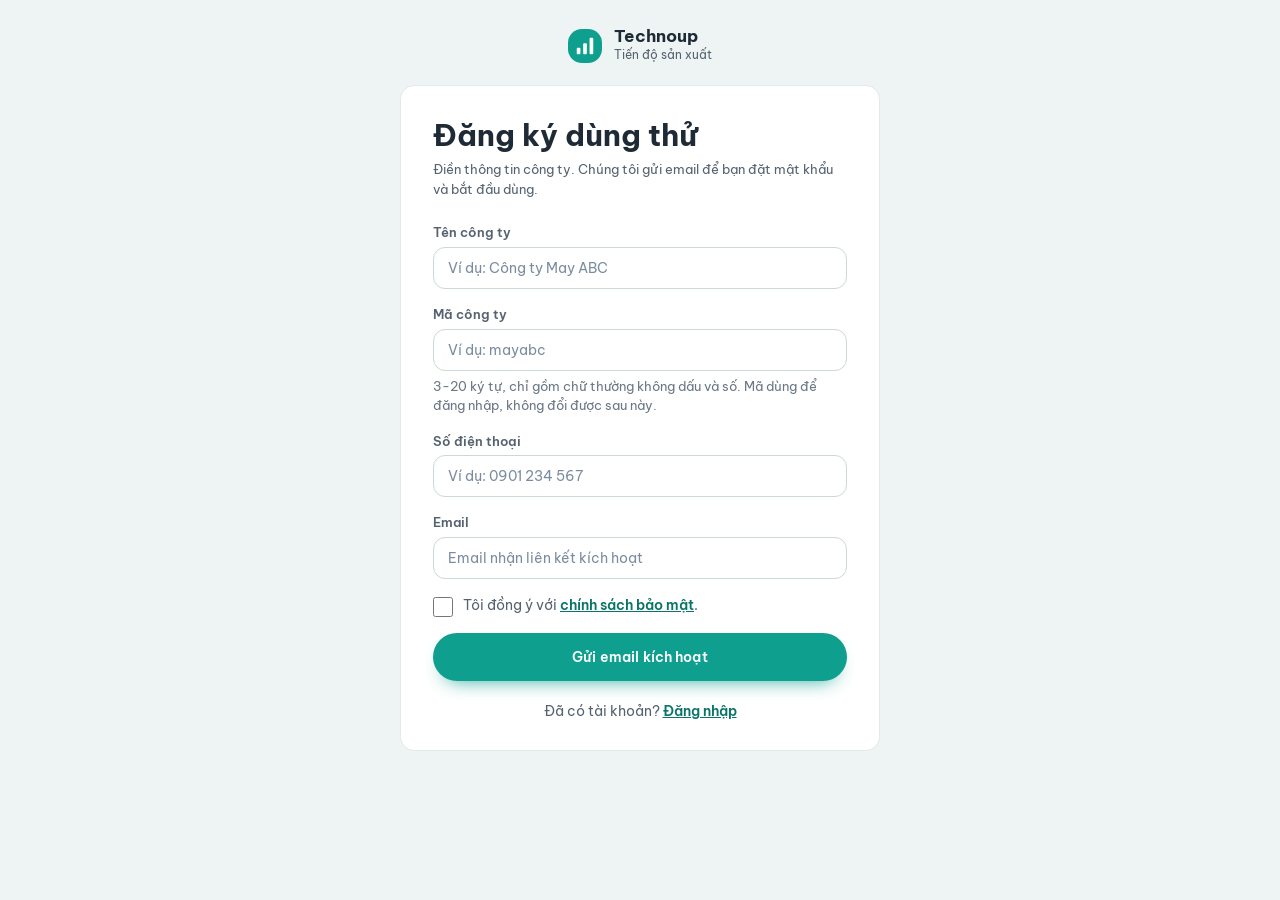
==== commit 0a242967: "Them landing page gioi-thieu, chinh sach bao mat, dong y chinh sach o form dang ky" ====
--- a/dang-ky.html
+++ b/dang-ky.html
@@ -24,6 +24,7 @@
     <div class="form-group"><label for="su-phone">Số điện thoại</label><input id="su-phone" type="tel" maxlength="20" autocomplete="tel" placeholder="Ví dụ: 0901 234 567"></div>
     <div class="form-group"><label for="su-email">Email</label><input id="su-email" type="email" maxlength="190" autocomplete="email" autocapitalize="none" placeholder="Email nhận liên kết kích hoạt"></div>
     <div class="su-hp" aria-hidden="true"><label>Website<input id="su-website" type="text" tabindex="-1" autocomplete="off"></label></div>
+    <label class="su-agree"><input id="su-agree" type="checkbox"><span>Tôi đồng ý với <a class="su-link" href="chinh-sach.html" target="_blank" rel="noopener">chính sách bảo mật</a>.</span></label>
     <button id="su-btn" class="btn-primary" type="submit">Gửi email kích hoạt</button>
     <p class="su-foot">Đã có tài khoản? <a href="index.html">Đăng nhập</a></p>
   </form>
--- a/css/signup.css
+++ b/css/signup.css
@@ -16,3 +16,6 @@
 .su-facts dd { margin: 0 0 8px; font-weight: 600; }
 .su-facts dd:last-child { margin-bottom: 0; }
 @media (max-width: 520px) { .su-card { padding: 24px 20px 22px; } .su-card h1 { font-size: 26px; } }
+
+.su-agree { display: flex; gap: 10px; align-items: flex-start; margin: 4px 0 8px; font-size: 14px; color: var(--ink-2); cursor: pointer; }
+.su-agree input { width: 20px; height: 20px; margin: 2px 0 0; accent-color: var(--accent); flex: none; }
